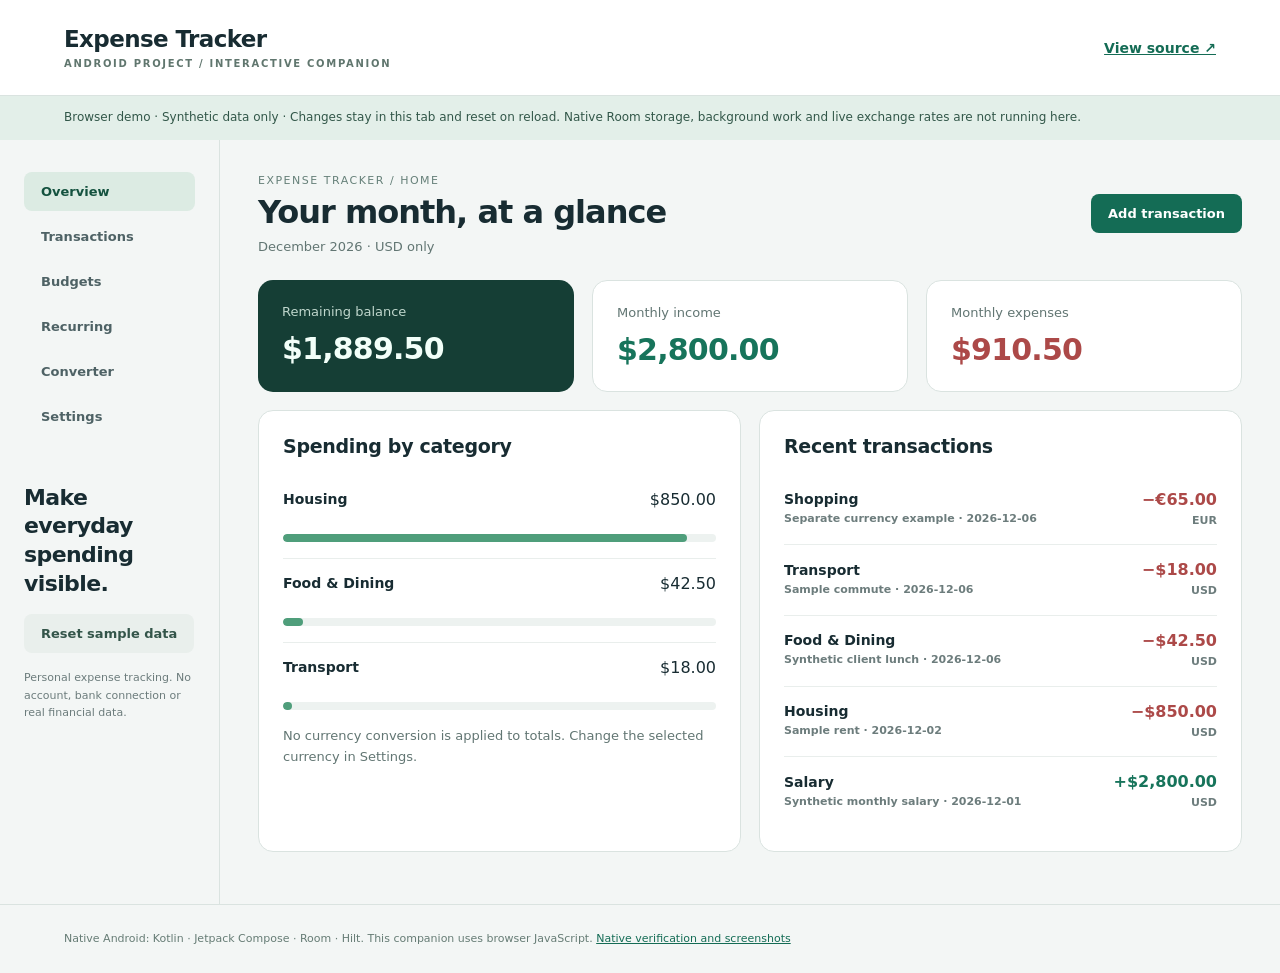
==== docs/demo/index.html @ 10180c0c "feat(demo): add a public interactive expense tracker companion Add a responsive browser companion us" ====
<!doctype html>
<html lang="en"><head><meta charset="utf-8"><meta name="viewport" content="width=device-width,initial-scale=1"><meta name="description" content="Try the Expense Tracker workflow with synthetic transactions. A browser companion to the native Android app."><title>Expense Tracker | Interactive Demo</title><link rel="stylesheet" href="style.css"></head>
<body><header><a class="brand" href="#home">Expense Tracker<span>ANDROID PROJECT / INTERACTIVE COMPANION</span></a><a class="source" href="https://github.com/luigi043/Expense-Tracker/tree/expense-tracker-verification" target="_blank" rel="noreferrer">View source ↗</a></header>
<div class="notice">Browser demo · Synthetic data only · Changes stay in this tab and reset on reload. Native Room storage, background work and live exchange rates are not running here.</div>
<main><aside><nav aria-label="Main navigation"><button data-screen="home">Overview</button><button data-screen="history">Transactions</button><button data-screen="budget">Budgets</button><button data-screen="recurring">Recurring</button><button data-screen="converter">Converter</button><button data-screen="settings">Settings</button></nav><p>Make everyday spending visible.</p><button id="reset" class="secondary">Reset sample data</button><small>Personal expense tracking. No account, bank connection or real financial data.</small></aside><section id="view" aria-live="polite"></section></main>
<dialog id="transaction"><form id="entry"><div class="dialog-header"><h2 id="entry-title">Add transaction</h2><button type="button" id="close" class="secondary" aria-label="Close transaction form">Close</button></div><input id="entry-id" type="hidden"><label>Type<select id="type"><option value="EXPENSE">Expense</option><option value="INCOME">Income</option></select></label><div class="grid two"><label>Amount<input id="amount" inputmode="decimal" required autocomplete="off"></label><label>Currency<select id="currency"><option>USD</option><option>EUR</option><option>GBP</option></select></label></div><label>Category<select id="category"><option>Food & Dining</option><option>Transport</option><option>Housing</option><option>Shopping</option><option>Salary</option><option>Other</option></select></label><label>Date<input id="date" type="date" required></label><label>Note<input id="note" maxlength="500" placeholder="Optional, up to 500 characters"></label><p id="entry-error" role="alert"></p><div class="actions"><button id="delete-entry" type="button" class="danger">Delete transaction</button><button type="submit">Save transaction</button></div></form></dialog>
<footer>Native Android: Kotlin · Jetpack Compose · Room · Hilt. This companion uses browser JavaScript. <a href="https://github.com/luigi043/Expense-Tracker/tree/expense-tracker-verification/docs/verification">Native verification and screenshots</a></footer><script src="app.js"></script></body></html>
---- docs/demo/style.css ----
:root{font-family:Inter,ui-sans-serif,system-ui,sans-serif;color:#182c32;background:#f3f6f5;font-synthesis:none;--green:#146c55;--line:#dae3e0}*{box-sizing:border-box}body{margin:0}header{display:flex;justify-content:space-between;align-items:center;padding:26px 5%;background:white;border-bottom:1px solid var(--line);gap:20px}.brand{font-size:23px;font-weight:750;text-decoration:none;color:inherit;letter-spacing:-.6px}.brand span{display:block;font-size:10px;letter-spacing:1.7px;color:#60766e;margin-top:6px}.source,a{color:var(--green)}.source{font-size:14px;font-weight:600}.notice{font-size:12px;line-height:1.65;background:#e3efe9;padding:12px 5%;color:#325749}main{max-width:1440px;margin:auto;display:grid;grid-template-columns:220px 1fr;min-height:72vh}aside{padding:32px 24px;border-right:1px solid var(--line)}nav{display:grid;gap:6px}nav button{background:transparent;color:#4e6265;text-align:left;font-weight:600}nav button.active{background:#dcebe3;color:#14523f}aside p{margin:48px 0 16px;font-size:22px;line-height:1.3;font-weight:650;letter-spacing:-.6px}small{display:block;line-height:1.6;color:#6c7c7c;font-size:11px;margin-top:16px}#view{padding:34px 38px;min-width:0}.eyebrow{font-size:11px;letter-spacing:1.5px;color:#668079;text-transform:uppercase}h1{font-size:32px;letter-spacing:-1px;margin:6px 0 8px}h2{font-size:19px;margin:0 0 18px;letter-spacing:-.3px}p{line-height:1.6}.muted{color:#627673;font-size:13px}.page-head{display:flex;align-items:center;justify-content:space-between;gap:18px;margin-bottom:26px}.grid{display:grid;gap:18px}.three{grid-template-columns:repeat(3,minmax(0,1fr))}.two{grid-template-columns:repeat(2,minmax(0,1fr))}.card{padding:24px;background:white;border:1px solid var(--line);border-radius:15px;margin-bottom:18px}.metric{font-size:30px;font-weight:700;letter-spacing:-.8px;margin-top:12px}.balance{background:#153e35;color:#f2fff9;border:0}.balance .muted{color:#c0d7cd}.positive{color:#17745b}.negative{color:#ac4948}.label{font-size:12px;color:#748781;text-transform:uppercase;letter-spacing:1px}.row{display:flex;justify-content:space-between;gap:16px;align-items:center;padding:15px 0;border-top:1px solid #e9eeec}.row:first-of-type{border:0}.row strong{font-size:14px}.row small{margin:3px 0 0}.value{text-align:right;white-space:nowrap;font-weight:650}.list-button{background:none;color:inherit;padding:0;text-align:left;flex:1}.tag{background:#eaf1ec;padding:5px 9px;border-radius:20px;font-size:11px;color:#436359}.bar{height:8px;background:#edf2f0;border-radius:6px;overflow:hidden;margin:10px 0 16px}.bar i{display:block;height:100%;background:#4f9e7b;border-radius:6px}button{font:inherit;border:0;cursor:pointer;border-radius:8px;background:var(--green);color:white;padding:12px 17px;font-size:13px;font-weight:650}button:hover{filter:brightness(.95)}button:focus-visible,a:focus-visible,input:focus-visible,select:focus-visible{outline:3px solid #66ad94;outline-offset:3px}.secondary{background:#e9efec;color:#34554a}.danger{background:#f7e6e3;color:#9a3937}.actions{display:flex;gap:10px;justify-content:flex-end;flex-wrap:wrap}.toolbar{display:flex;gap:12px;flex-wrap:wrap;margin-bottom:20px}.toolbar input{flex:1;min-width:160px}label{display:grid;gap:7px;font-size:13px;font-weight:600;margin-bottom:16px}input,select{width:100%;font:inherit;font-size:14px;border:1px solid #cddbd5;background:white;color:#203d34;border-radius:8px;padding:12px;min-width:0}progress{width:100%;height:12px;accent-color:var(--green)}dialog{max-width:520px;width:calc(100% - 28px);border:1px solid var(--line);padding:26px;border-radius:17px;max-height:92vh;overflow:auto;color:#182c32}dialog::backdrop{background:#0d2c2866;backdrop-filter:blur(3px)}.dialog-header{display:flex;align-items:center;justify-content:space-between;margin-bottom:20px}.dialog-header h2{margin:0}#entry-error{color:#a33535;font-size:13px}.empty{padding:35px 0;text-align:center;color:#70817b}.result{font-size:35px;font-weight:700;margin:16px 0}.check{display:flex;align-items:center;gap:10px}.check input{width:auto}footer{padding:24px 5%;font-size:11px;color:#667c75;border-top:1px solid var(--line);line-height:1.8}.dark{background:#172822;color:#edf5f0}.dark header,.dark .card{background:#20392f;color:#edf5f0}.dark aside{border-color:#375044}.dark .muted,.dark small{color:#bdcfc5}.dark .notice{background:#2c4939;color:#d3e7d8}.dark nav button{color:#e0ebe4}@media(max-width:800px){main{grid-template-columns:1fr}aside{border-right:0;padding:16px 18px;border-bottom:1px solid var(--line)}nav{display:flex;overflow-x:auto;gap:6px}nav button{white-space:nowrap;padding:10px}aside p,aside small{display:none}#reset{margin-top:12px;padding:8px 12px}#view{padding:24px 18px}.three,.two{grid-template-columns:1fr}.card{padding:20px}.page-head{align-items:flex-start}h1{font-size:27px}.metric{font-size:28px}header{padding:20px}.brand{font-size:20px}.brand span{font-size:8px;letter-spacing:1px}.source{font-size:12px}.notice{padding:10px 18px}.value{font-size:13px}.row{gap:10px}.row .actions button{padding:8px}footer{padding:18px}}
@media(max-width:800px){main{grid-template-columns:minmax(0,1fr)}aside{min-width:0}nav{max-width:100%}.page-head{flex-wrap:wrap}.list-button{min-width:0;overflow-wrap:anywhere}}
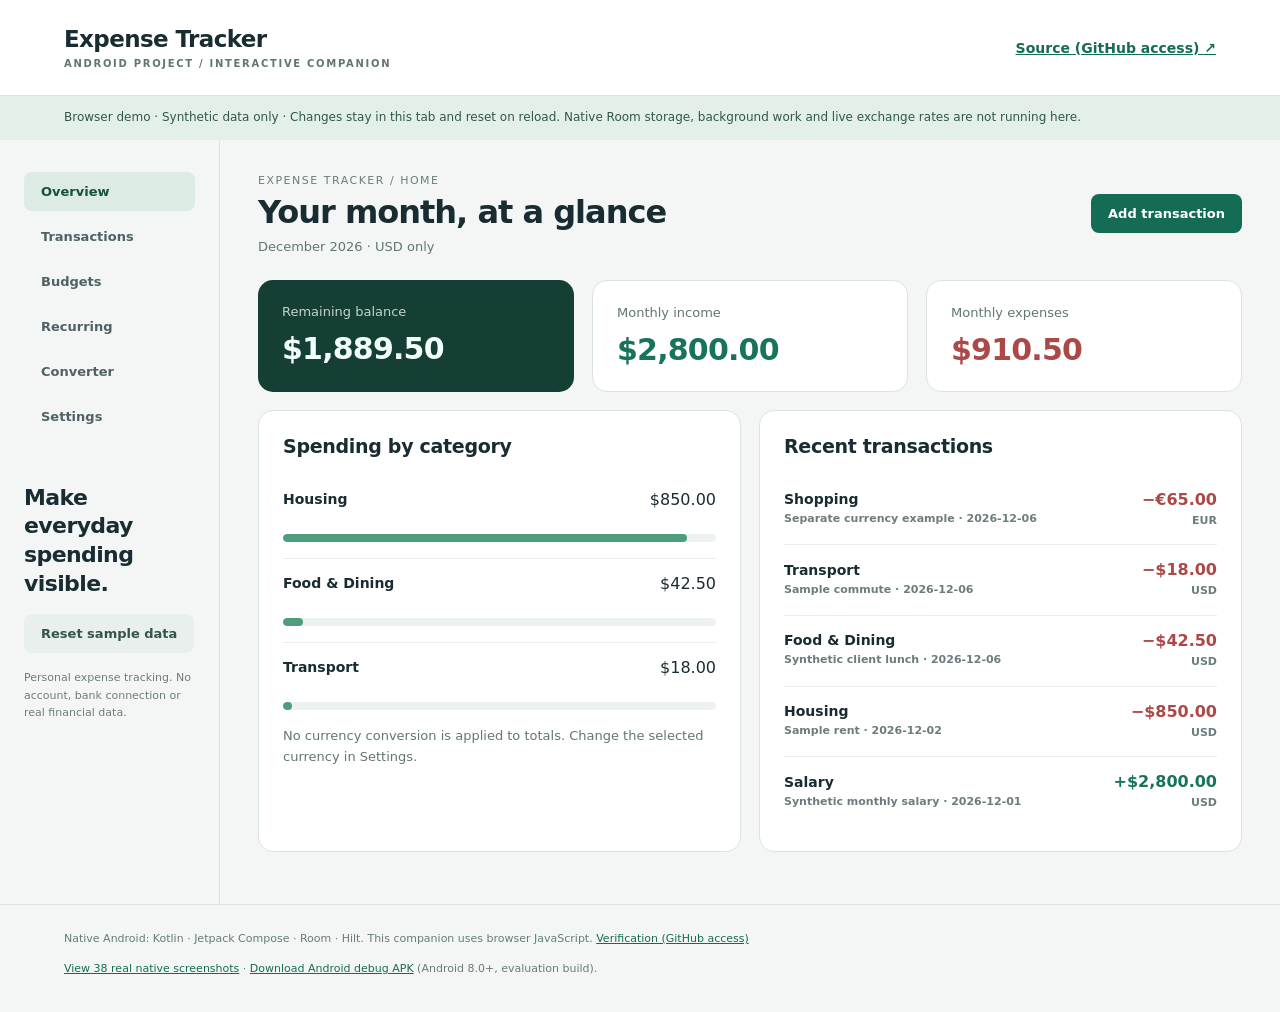
==== commit 7ca3608e: "docs(release): publish verified APK and public native gallery Record the debug APK prerelease, its s" ====
--- a/docs/demo/index.html
+++ b/docs/demo/index.html
@@ -1,7 +1,7 @@
 <!doctype html>
 <html lang="en"><head><meta charset="utf-8"><meta name="viewport" content="width=device-width,initial-scale=1"><meta name="description" content="Try the Expense Tracker workflow with synthetic transactions. A browser companion to the native Android app."><title>Expense Tracker | Interactive Demo</title><link rel="stylesheet" href="style.css"></head>
-<body><header><a class="brand" href="#home">Expense Tracker<span>ANDROID PROJECT / INTERACTIVE COMPANION</span></a><a class="source" href="https://github.com/luigi043/Expense-Tracker/tree/expense-tracker-verification" target="_blank" rel="noreferrer">View source ↗</a></header>
+<body><header><a class="brand" href="#home">Expense Tracker<span>ANDROID PROJECT / INTERACTIVE COMPANION</span></a><a class="source" href="https://github.com/luigi043/Expense-Tracker/tree/expense-tracker-verification" target="_blank" rel="noreferrer">Source (GitHub access) ↗</a></header>
 <div class="notice">Browser demo · Synthetic data only · Changes stay in this tab and reset on reload. Native Room storage, background work and live exchange rates are not running here.</div>
 <main><aside><nav aria-label="Main navigation"><button data-screen="home">Overview</button><button data-screen="history">Transactions</button><button data-screen="budget">Budgets</button><button data-screen="recurring">Recurring</button><button data-screen="converter">Converter</button><button data-screen="settings">Settings</button></nav><p>Make everyday spending visible.</p><button id="reset" class="secondary">Reset sample data</button><small>Personal expense tracking. No account, bank connection or real financial data.</small></aside><section id="view" aria-live="polite"></section></main>
 <dialog id="transaction"><form id="entry"><div class="dialog-header"><h2 id="entry-title">Add transaction</h2><button type="button" id="close" class="secondary" aria-label="Close transaction form">Close</button></div><input id="entry-id" type="hidden"><label>Type<select id="type"><option value="EXPENSE">Expense</option><option value="INCOME">Income</option></select></label><div class="grid two"><label>Amount<input id="amount" inputmode="decimal" required autocomplete="off"></label><label>Currency<select id="currency"><option>USD</option><option>EUR</option><option>GBP</option></select></label></div><label>Category<select id="category"><option>Food & Dining</option><option>Transport</option><option>Housing</option><option>Shopping</option><option>Salary</option><option>Other</option></select></label><label>Date<input id="date" type="date" required></label><label>Note<input id="note" maxlength="500" placeholder="Optional, up to 500 characters"></label><p id="entry-error" role="alert"></p><div class="actions"><button id="delete-entry" type="button" class="danger">Delete transaction</button><button type="submit">Save transaction</button></div></form></dialog>
-<footer>Native Android: Kotlin · Jetpack Compose · Room · Hilt. This companion uses browser JavaScript. <a href="https://github.com/luigi043/Expense-Tracker/tree/expense-tracker-verification/docs/verification">Native verification and screenshots</a></footer><script src="app.js"></script></body></html>
+<footer>Native Android: Kotlin · Jetpack Compose · Room · Hilt. This companion uses browser JavaScript. <a href="https://github.com/luigi043/Expense-Tracker/tree/expense-tracker-verification/docs/verification">Verification (GitHub access)</a><p><a href="native.html">View 38 real native screenshots</a> · <a href="https://expense-tracker-demo.hummingmole.chatgpt.site/expense-tracker-debug.apk" download>Download Android debug APK</a> (Android 8.0+, evaluation build).</p></footer><script src="app.js"></script></body></html>
